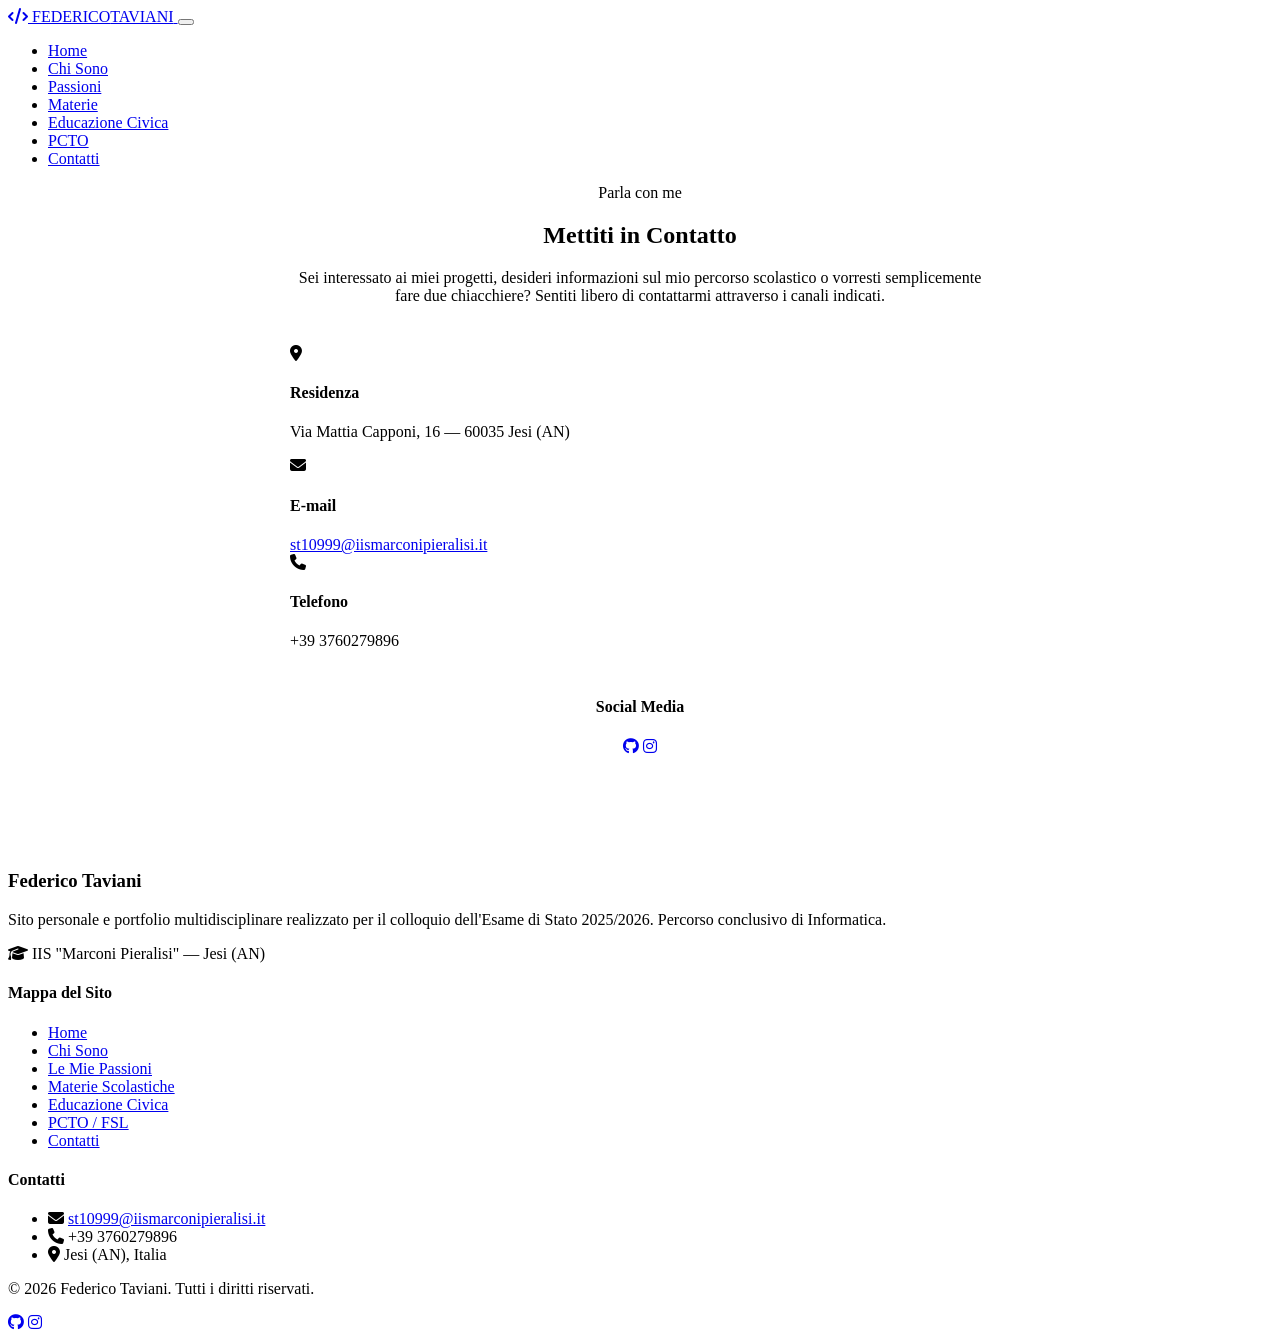
==== contatti.html @ 16aa8e1a "Add files via upload caricamento file del sito dell'anno" ====
<!DOCTYPE html>
<html lang="it">
<head>
  <meta charset="UTF-8">
  <meta name="viewport" content="width=device-width, initial-scale=1.0">
  <title>Contatti — Federico Taviani</title>
  <meta name="description" content="Contatta Federico Taviani, studente dell'IIS Marconi Pieralisi di Jesi. Dati di contatto e social media.">
  
  <!-- SEO Open Graph -->
  <meta property="og:title" content="Contatti — Federico Taviani">
  <meta property="og:description" content="Mettiti in contatto con me. Dati di recapito e profili social GitHub e Instagram.">
  <meta property="og:image" content="immagini/profilo.jpg">
  <meta property="og:type" content="website">

  <!-- Icone Font Awesome -->
  <link rel="stylesheet" href="https://cdnjs.cloudflare.com/ajax/libs/font-awesome/6.4.0/css/all.min.css">
  
  <!-- Foglio di Stile Personalizzato -->
  <link rel="stylesheet" href="css/style.css">
</head>
<body>

  <!-- NAVBAR E TESTATA STICKY -->
  <header class="site-header" id="siteHeader">
    <div class="container nav-container">
      <a href="index.html" class="site-logo" aria-label="Federico Taviani Home">
        <i class="fa-solid fa-code"></i> FEDERICO<span>TAVIANI</span>
      </a>
      
      <button class="hamburger-toggle" aria-label="Apri menu di navigazione" aria-expanded="false" aria-controls="navMenu">
        <span></span>
        <span></span>
        <span></span>
      </button>
      
      <nav class="site-navigation">
        <ul class="nav-menu" id="navMenu">
          <li><a href="index.html#home" class="nav-link">Home</a></li>
          <li><a href="index.html#chi-sono" class="nav-link">Chi Sono</a></li>
          <li><a href="index.html#passioni" class="nav-link">Passioni</a></li>
          <li><a href="materie.html" class="nav-link">Materie</a></li>
          <li><a href="educazione-civica.html" class="nav-link">Educazione Civica</a></li>
          <li><a href="pcto.html" class="nav-link">PCTO</a></li>
          <li><a href="contatti.html" class="nav-link">Contatti</a></li>
        </ul>
      </nav>
    </div>
  </header>

  <main class="container">
    <div style="max-width: 700px; margin: 0 auto; padding-top: calc(var(--header-height) + 4rem); padding-bottom: 6rem;">
      
      <!-- Sezione Informazioni Contatti Centrata e Pulita -->
      <section class="contatti-info-col" style="text-align: center;">
        <div class="contatti-intro">
          <span class="hero-subtitle">Parla con me</span>
          <h1 class="contatti-intro-title">Mettiti in Contatto</h1>
          <p>Sei interessato ai miei progetti, desideri informazioni sul mio percorso scolastico o vorresti semplicemente fare due chiacchiere? Sentiti libero di contattarmi attraverso i canali indicati.</p>
        </div>
        
        <div class="contatti-cards-stack" style="text-align: left; margin-top: 2.5rem;">
          <!-- Indirizzo -->
          <div class="contatto-card">
            <div class="contatto-icon"><i class="fa-solid fa-location-dot"></i></div>
            <div class="contatto-details">
              <h4>Residenza</h4>
              <p>Via Mattia Capponi, 16 — 60035 Jesi (AN)</p>
            </div>
          </div>

          <!-- Email -->
          <div class="contatto-card">
            <div class="contatto-icon"><i class="fa-solid fa-envelope"></i></div>
            <div class="contatto-details">
              <h4>E-mail</h4>
              <a href="mailto:st10999@iismarconipieralisi.it">st10999@iismarconipieralisi.it</a>
            </div>
          </div>

          <!-- Telefono -->
          <div class="contatto-card">
            <div class="contatto-icon"><i class="fa-solid fa-phone"></i></div>
            <div class="contatto-details">
              <h4>Telefono</h4>
              <p>+39 3760279896</p>
            </div>
          </div>
        </div>

        <div class="social-links-block" style="margin-top: 3rem;">
          <h4>Social Media</h4>
          <div class="social-icons-row" style="justify-content: center;">
            <a href="https://github.com/TavianTorbian" target="_blank" class="social-btn" aria-label="Profilo GitHub di Federico"><i class="fa-brands fa-github"></i></a>
            <a href="https://instagram.com/fedeetaviaaa._07" target="_blank" class="social-btn" aria-label="Profilo Instagram di Federico"><i class="fa-brands fa-instagram"></i></a>
          </div>
        </div>
      </section>

    </div>
  </main>

  <!-- FOOTER CONDIVISO -->
  <footer class="site-footer">
    <div class="container footer-grid">
      <div class="footer-col-info">
        <h3>Federico Taviani</h3>
        <p>Sito personale e portfolio multidisciplinare realizzato per il colloquio dell'Esame di Stato 2025/2026. Percorso conclusivo di Informatica.</p>
        <div class="footer-school-badge">
          <i class="fa-solid fa-graduation-cap"></i> IIS "Marconi Pieralisi" — Jesi (AN)
        </div>
      </div>
      
      <div class="footer-col-links">
        <h4>Mappa del Sito</h4>
        <ul class="footer-links-list">
          <li><a href="index.html#home">Home</a></li>
          <li><a href="index.html#chi-sono">Chi Sono</a></li>
          <li><a href="index.html#passioni">Le Mie Passioni</a></li>
          <li><a href="materie.html">Materie Scolastiche</a></li>
          <li><a href="educazione-civica.html">Educazione Civica</a></li>
          <li><a href="pcto.html">PCTO / FSL</a></li>
          <li><a href="contatti.html">Contatti</a></li>
        </ul>
      </div>

      <div class="footer-col-contact">
        <h4>Contatti</h4>
        <ul class="footer-contact-list">
          <li>
            <i class="fa-solid fa-envelope"></i>
            <a href="mailto:st10999@iismarconipieralisi.it">st10999@iismarconipieralisi.it</a>
          </li>
          <li>
            <i class="fa-solid fa-phone"></i>
            <span>+39 3760279896</span>
          </li>
          <li>
            <i class="fa-solid fa-location-dot"></i>
            <span>Jesi (AN), Italia</span>
          </li>
        </ul>
      </div>
    </div>
    
    <div class="container footer-bottom">
      <p class="footer-copy">&copy; 2026 Federico Taviani. Tutti i diritti riservati.</p>
      <div class="footer-socials">
        <a href="https://github.com/TavianTorbian" target="_blank" class="footer-social-btn" aria-label="Profilo GitHub di Federico"><i class="fa-brands fa-github"></i></a>
        <a href="https://instagram.com/fedeetaviaaa._07" target="_blank" class="footer-social-btn" aria-label="Profilo Instagram di Federico"><i class="fa-brands fa-instagram"></i></a>
      </div>
    </div>
  </footer>

  <!-- Script JS -->
  <script src="js/main.js"></script>
</body>
</html>
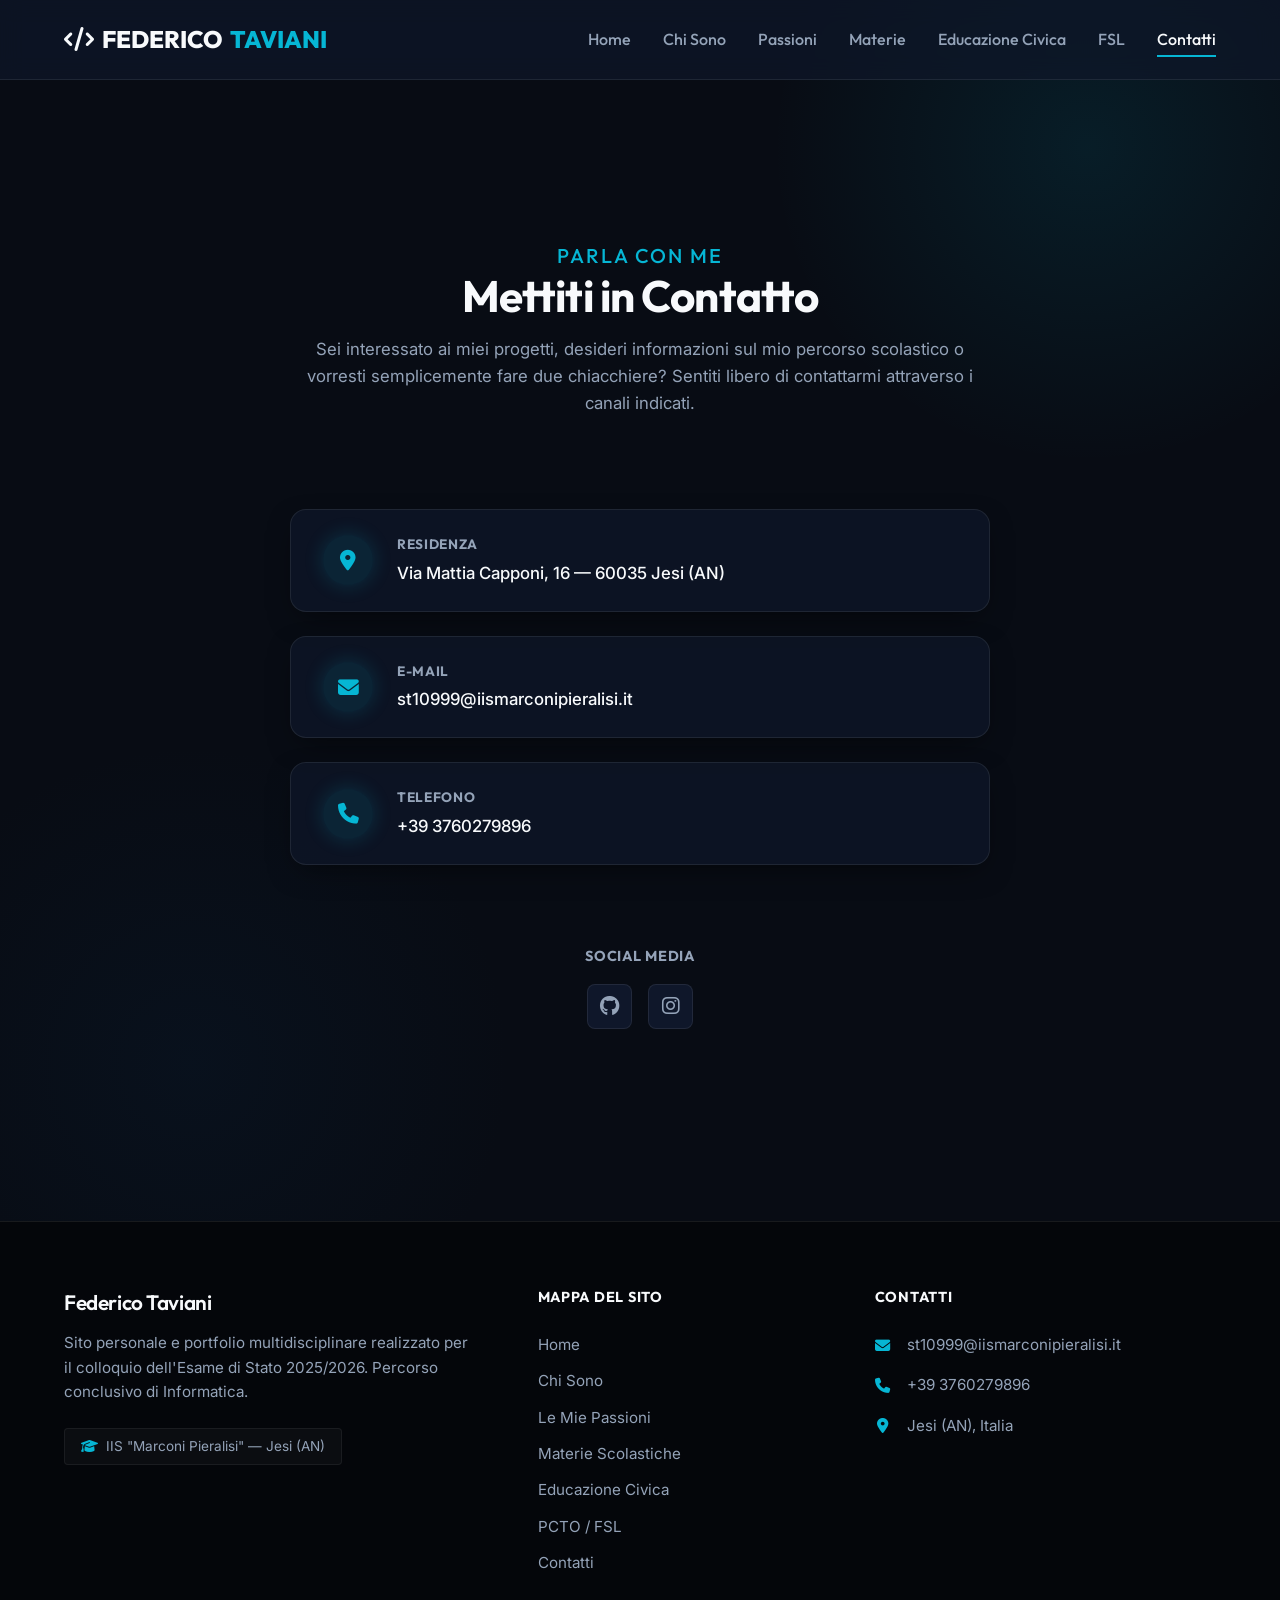
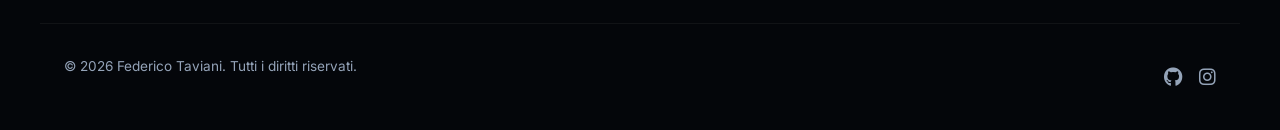
==== commit 4dd3a202: "FSL IN TUTTI" ====
--- a/contatti.html
+++ b/contatti.html
@@ -40,7 +40,7 @@
           <li><a href="index.html#passioni" class="nav-link">Passioni</a></li>
           <li><a href="materie.html" class="nav-link">Materie</a></li>
           <li><a href="educazione-civica.html" class="nav-link">Educazione Civica</a></li>
-          <li><a href="pcto.html" class="nav-link">PCTO</a></li>
+          <li><a href="pcto.html" class="nav-link">FSL</a></li>
           <li><a href="contatti.html" class="nav-link">Contatti</a></li>
         </ul>
       </nav>
--- a/css/style.css
+++ b/css/style.css
@@ -0,0 +1,1941 @@
+/* -------------------------------------------------------------
+   SITO PERSONALE - FEDERICO TAVIANI (5ª CM)
+   IIS "Marconi Pieralisi" Jesi - A.S. 2025/2026
+   Foglio di stile globale (style.css)
+   ------------------------------------------------------------- */
+
+/* IMPORTAZIONE FONT DA GOOGLE FONTS */
+@import url('https://fonts.googleapis.com/css2?family=Inter:wght@300;400;500;600;700&family=Outfit:wght@400;500;600;700;800&display=swap');
+
+/* VARIABILI DESIGN SYSTEM */
+:root {
+  /* Palette Colori */
+  --bg-primary: #080c14;        /* Sfondo principale profondo */
+  --bg-secondary: #0f172a;      /* Sfondo card e blocchi */
+  --bg-tertiary: #1e293b;       /* Bordi e dettagli chiari */
+  --bg-glass: rgba(15, 23, 42, 0.7); /* Background sfocato per navbar/card */
+  --accent: #06b6d4;            /* Cyber Cyan principale */
+  --accent-rgb: 6, 182, 212;
+  --accent-hover: #0891b2;      /* Cyan hover */
+  --text-primary: #f8fafc;      /* Bianco ghiaccio per testi principali */
+  --text-secondary: #94a3b8;    /* Grigio azzurrato per testi secondari */
+  
+  /* Categoria Colori Aree Materie */
+  --area-tech: #0ea5e9;         /* Azzurro scientifico-tecnico */
+  --area-human: #a855f7;        /* Viola umanistico */
+  --area-other: #10b981;        /* Verde altro (scienze motorie) */
+
+  /* Tipografia */
+  --font-title: 'Outfit', -apple-system, BlinkMacSystemFont, "Segoe UI", Roboto, sans-serif;
+  --font-body: 'Inter', -apple-system, BlinkMacSystemFont, "Segoe UI", Roboto, sans-serif;
+  
+  /* Spaziature e Dimensioni */
+  --header-height: 80px;
+  --container-max-width: 1200px;
+  --border-radius-sm: 8px;
+  --border-radius-md: 16px;
+  --border-radius-lg: 24px;
+  --transition-fast: 0.2s cubic-bezier(0.4, 0, 0.2, 1);
+  --transition-normal: 0.3s cubic-bezier(0.4, 0, 0.2, 1);
+  --transition-slow: 0.5s cubic-bezier(0.4, 0, 0.2, 1);
+  
+  /* Ombre e Effetti */
+  --box-shadow: 0 10px 30px -10px rgba(0, 0, 0, 0.6);
+  --glow-shadow: 0 0 20px rgba(6, 182, 212, 0.2);
+  --border-glass: 1px solid rgba(255, 255, 255, 0.08);
+}
+
+/* RESET E REGOLE BASE */
+*, *::before, *::after {
+  box-sizing: border-box;
+  margin: 0;
+  padding: 0;
+}
+
+html {
+  scroll-behavior: smooth;
+  font-size: 16px;
+}
+
+body {
+  background-color: var(--bg-primary);
+  color: var(--text-primary);
+  font-family: var(--font-body);
+  line-height: 1.6;
+  overflow-x: hidden;
+  position: relative;
+  -webkit-font-smoothing: antialiased;
+}
+
+/* Sfondi decorativi radiali (Aura Glows) */
+body::before {
+  content: '';
+  position: absolute;
+  top: -10%;
+  right: -10%;
+  width: 50vw;
+  height: 50vw;
+  background: radial-gradient(circle, rgba(6, 182, 212, 0.1) 0%, rgba(0, 0, 0, 0) 70%);
+  z-index: -1;
+  pointer-events: none;
+}
+
+body::after {
+  content: '';
+  position: absolute;
+  bottom: 20%;
+  left: -10%;
+  width: 50vw;
+  height: 50vw;
+  background: radial-gradient(circle, rgba(10, 37, 64, 0.2) 0%, rgba(0, 0, 0, 0) 70%);
+  z-index: -1;
+  pointer-events: none;
+}
+
+/* TIPOGRAFIA */
+h1, h2, h3, h4 {
+  font-family: var(--font-title);
+  font-weight: 700;
+  letter-spacing: -0.02em;
+  color: var(--text-primary);
+}
+
+h1 {
+  font-size: 3rem;
+  line-height: 1.1;
+}
+
+h2 {
+  font-size: 2.25rem;
+  margin-bottom: 1.5rem;
+  position: relative;
+  display: inline-block;
+}
+
+h2::after {
+  content: '';
+  display: block;
+  width: 60px;
+  height: 4px;
+  background-color: var(--accent);
+  margin-top: 0.5rem;
+  border-radius: 2px;
+}
+
+h3 {
+  font-size: 1.5rem;
+  font-weight: 600;
+  margin-bottom: 1rem;
+}
+
+p {
+  color: var(--text-secondary);
+  font-size: 1.05rem;
+  margin-bottom: 1.25rem;
+}
+
+a {
+  color: var(--accent);
+  text-decoration: none;
+  transition: var(--transition-fast);
+}
+
+a:hover {
+  color: var(--text-primary);
+}
+
+img {
+  max-width: 100%;
+  height: auto;
+  display: block;
+  border-radius: var(--border-radius-md);
+  object-fit: cover;
+}
+
+/* STRUTTURA LAYOUT */
+.container {
+  width: 100%;
+  max-width: var(--container-max-width);
+  margin: 0 auto;
+  padding: 0 1.5rem;
+}
+
+section {
+  padding: 6rem 0;
+  position: relative;
+}
+
+/* HEADER & NAVBAR STICKY */
+.site-header {
+  position: fixed;
+  top: 0;
+  left: 0;
+  width: 100%;
+  height: var(--header-height);
+  background-color: var(--bg-glass);
+  backdrop-filter: blur(12px);
+  -webkit-backdrop-filter: blur(12px);
+  border-bottom: var(--border-glass);
+  z-index: 1000;
+  transition: var(--transition-normal);
+}
+
+.site-header.scrolled {
+  height: 70px;
+  background-color: rgba(8, 12, 20, 0.9);
+  box-shadow: var(--box-shadow);
+}
+
+.nav-container {
+  display: flex;
+  justify-content: space-between;
+  align-items: center;
+  height: 100%;
+}
+
+.site-logo {
+  font-family: var(--font-title);
+  font-weight: 800;
+  font-size: 1.5rem;
+  color: var(--text-primary);
+  display: flex;
+  align-items: center;
+  gap: 0.5rem;
+}
+
+.site-logo span {
+  color: var(--accent);
+}
+
+.nav-menu {
+  display: flex;
+  list-style: none;
+  gap: 2rem;
+  align-items: center;
+}
+
+.nav-link {
+  font-family: var(--font-title);
+  font-weight: 500;
+  font-size: 1rem;
+  color: var(--text-secondary);
+  position: relative;
+  padding: 0.5rem 0;
+}
+
+.nav-link::after {
+  content: '';
+  position: absolute;
+  bottom: 0;
+  left: 0;
+  width: 0;
+  height: 2px;
+  background-color: var(--accent);
+  transition: var(--transition-fast);
+}
+
+.nav-link:hover, .nav-link.active {
+  color: var(--text-primary);
+}
+
+.nav-link:hover::after, .nav-link.active::after {
+  width: 100%;
+}
+
+/* Menu Mobile Toggle (Hamburger) */
+.hamburger-toggle {
+  display: none;
+  background: none;
+  border: none;
+  cursor: pointer;
+  width: 30px;
+  height: 24px;
+  position: relative;
+  z-index: 1100;
+}
+
+.hamburger-toggle span {
+  display: block;
+  position: absolute;
+  height: 3px;
+  width: 100%;
+  background: var(--text-primary);
+  border-radius: 9px;
+  opacity: 1;
+  left: 0;
+  transform: rotate(0deg);
+  transition: .25s ease-in-out;
+}
+
+.hamburger-toggle span:nth-child(1) { top: 0px; }
+.hamburger-toggle span:nth-child(2) { top: 10px; }
+.hamburger-toggle span:nth-child(3) { top: 20px; }
+
+.hamburger-toggle.open span:nth-child(1) {
+  top: 10px;
+  transform: rotate(135deg);
+}
+
+.hamburger-toggle.open span:nth-child(2) {
+  opacity: 0;
+  left: -60px;
+}
+
+.hamburger-toggle.open span:nth-child(3) {
+  top: 10px;
+  transform: rotate(-135deg);
+}
+
+/* PULSANTI E CTA */
+.btn {
+  display: inline-flex;
+  align-items: center;
+  justify-content: center;
+  gap: 0.75rem;
+  padding: 0.8rem 1.8rem;
+  border-radius: var(--border-radius-sm);
+  font-family: var(--font-title);
+  font-weight: 600;
+  font-size: 1rem;
+  cursor: pointer;
+  transition: var(--transition-normal);
+  border: none;
+}
+
+.btn-primary {
+  background-color: var(--accent);
+  color: var(--bg-primary);
+  box-shadow: var(--glow-shadow);
+}
+
+.btn-primary:hover {
+  background-color: var(--accent-hover);
+  color: var(--bg-primary);
+  transform: translateY(-2px);
+  box-shadow: 0 0 30px rgba(6, 182, 212, 0.4);
+}
+
+.btn-secondary {
+  background-color: transparent;
+  color: var(--text-primary);
+  border: 1px solid var(--border-color);
+  backdrop-filter: blur(4px);
+}
+
+.btn-secondary:hover {
+  background-color: rgba(255, 255, 255, 0.05);
+  border-color: var(--accent);
+  transform: translateY(-2px);
+}
+
+.btn-group {
+  display: flex;
+  gap: 1rem;
+  flex-wrap: wrap;
+}
+
+/* -------------------------------------------------------------
+   PAGINA INDEX: HERO SECTION
+   ------------------------------------------------------------- */
+.hero-section {
+  min-height: 100vh;
+  display: flex;
+  align-items: center;
+  padding-top: calc(var(--header-height) + 2rem);
+  background: radial-gradient(circle at 10% 20%, rgba(6, 182, 212, 0.05) 0%, rgba(0,0,0,0) 50%);
+}
+
+.hero-grid {
+  display: grid;
+  grid-template-columns: 1.2fr 0.8fr;
+  gap: 4rem;
+  align-items: center;
+}
+
+.hero-content {
+  display: flex;
+  flex-direction: column;
+}
+
+.hero-subtitle {
+  font-size: 1.25rem;
+  color: var(--accent);
+  font-weight: 500;
+  margin-bottom: 1rem;
+  text-transform: uppercase;
+  letter-spacing: 0.1em;
+  font-family: var(--font-title);
+}
+
+.hero-welcome {
+  font-size: 1.25rem;
+  color: var(--text-secondary);
+  margin-top: 1.5rem;
+  margin-bottom: 2.5rem;
+  border-left: 3px solid var(--accent);
+  padding-left: 1rem;
+}
+
+.hero-image-container {
+  position: relative;
+  display: flex;
+  justify-content: center;
+  align-items: center;
+}
+
+.hero-image-wrapper {
+  position: relative;
+  width: 100%;
+  max-width: 380px;
+  aspect-ratio: 1;
+  border-radius: var(--border-radius-lg);
+  padding: 10px;
+  background: linear-gradient(135deg, rgba(6, 182, 212, 0.5), rgba(15, 23, 42, 0.2));
+  box-shadow: var(--box-shadow);
+  overflow: hidden;
+}
+
+.hero-image-wrapper::after {
+  content: '';
+  position: absolute;
+  inset: 1px;
+  background: var(--bg-primary);
+  border-radius: calc(var(--border-radius-lg) - 1px);
+  z-index: 1;
+}
+
+.hero-image {
+  width: 100%;
+  height: 100%;
+  border-radius: calc(var(--border-radius-lg) - 10px);
+  position: relative;
+  z-index: 2;
+  transition: var(--transition-slow);
+}
+
+.hero-image-wrapper:hover .hero-image {
+  transform: scale(1.05);
+}
+
+/* -------------------------------------------------------------
+   PAGINA INDEX: CHI SONO SECTION
+   ------------------------------------------------------------- */
+.chi-sono-section {
+  background-color: rgba(15, 23, 42, 0.2);
+  border-top: var(--border-glass);
+  border-bottom: var(--border-glass);
+}
+
+.chi-sono-grid {
+  display: grid;
+  grid-template-columns: 0.9fr 1.1fr;
+  gap: 4rem;
+  align-items: start;
+}
+
+.profile-card {
+  background: var(--bg-glass);
+  border: var(--border-glass);
+  border-radius: var(--border-radius-md);
+  padding: 2.5rem;
+  box-shadow: var(--box-shadow);
+  backdrop-filter: blur(8px);
+}
+
+.profile-card-header {
+  text-align: center;
+  margin-bottom: 2rem;
+}
+
+.profile-card-avatar {
+  width: 100px;
+  height: 100px;
+  border-radius: 50%;
+  margin: 0 auto 1rem;
+  border: 3px solid var(--accent);
+  box-shadow: var(--glow-shadow);
+}
+
+.profile-info-grid {
+  display: flex;
+  flex-direction: column;
+  gap: 1.25rem;
+}
+
+.info-item {
+  display: flex;
+  align-items: center;
+  gap: 1.25rem;
+  border-bottom: 1px solid rgba(255, 255, 255, 0.05);
+  padding-bottom: 0.75rem;
+}
+
+.info-item:last-child {
+  border-bottom: none;
+  padding-bottom: 0;
+}
+
+.info-icon {
+  width: 40px;
+  height: 40px;
+  background-color: rgba(6, 182, 212, 0.1);
+  color: var(--accent);
+  border-radius: var(--border-radius-sm);
+  display: flex;
+  align-items: center;
+  justify-content: center;
+  font-size: 1.1rem;
+  flex-shrink: 0;
+}
+
+.info-label {
+  font-size: 0.85rem;
+  color: var(--text-secondary);
+  text-transform: uppercase;
+  letter-spacing: 0.05em;
+  font-weight: 600;
+}
+
+.info-value {
+  font-size: 1.05rem;
+  font-weight: 500;
+  color: var(--text-primary);
+}
+
+/* Dettagli Chi Sono */
+.chi-sono-details {
+  display: flex;
+  flex-direction: column;
+  gap: 2.5rem;
+}
+
+.details-block {
+  position: relative;
+}
+
+.details-block h3 {
+  display: flex;
+  align-items: center;
+  gap: 0.75rem;
+  color: var(--text-primary);
+  border-bottom: 1px solid var(--border-color);
+  padding-bottom: 0.5rem;
+  margin-bottom: 1rem;
+}
+
+.details-block h3 i {
+  color: var(--accent);
+}
+
+/* Sguardo al Futuro Callout */
+.future-callout {
+  background: linear-gradient(135deg, rgba(6, 182, 212, 0.15) 0%, rgba(15, 23, 42, 0) 100%);
+  border: 1px solid rgba(6, 182, 212, 0.25);
+  border-radius: var(--border-radius-md);
+  padding: 2rem;
+  position: relative;
+}
+
+.future-callout::before {
+  content: '"';
+  position: absolute;
+  top: 10px;
+  left: 20px;
+  font-size: 6rem;
+  font-family: var(--font-title);
+  color: rgba(6, 182, 212, 0.1);
+  line-height: 1;
+}
+
+/* -------------------------------------------------------------
+   PAGINA INDEX: PASSIONI SECTION
+   ------------------------------------------------------------- */
+.passioni-intro {
+  max-width: 800px;
+  margin-bottom: 4rem;
+  font-size: 1.2rem;
+  line-height: 1.7;
+}
+
+.passioni-grid {
+  display: grid;
+  grid-template-columns: repeat(3, 1fr);
+  gap: 2rem;
+}
+
+.passione-card {
+  background: var(--bg-glass);
+  border: var(--border-glass);
+  border-radius: var(--border-radius-md);
+  overflow: hidden;
+  box-shadow: var(--box-shadow);
+  transition: var(--transition-normal);
+  display: flex;
+  flex-direction: column;
+}
+
+.passione-card:hover {
+  transform: translateY(-8px);
+  border-color: var(--accent);
+  box-shadow: 0 20px 40px -15px rgba(0, 0, 0, 0.7);
+}
+
+.passione-img-wrapper {
+  position: relative;
+  height: 220px;
+  overflow: hidden;
+}
+
+.passione-img {
+  width: 100%;
+  height: 100%;
+  object-fit: cover;
+  transition: var(--transition-slow);
+}
+
+.passione-card:hover .passione-img {
+  transform: scale(1.08);
+}
+
+.passione-badge {
+  position: absolute;
+  top: 1rem;
+  left: 1rem;
+  background-color: var(--bg-glass);
+  color: var(--accent);
+  border: var(--border-glass);
+  backdrop-filter: blur(8px);
+  -webkit-backdrop-filter: blur(8px);
+  padding: 0.4rem 1rem;
+  border-radius: var(--border-radius-sm);
+  font-size: 0.8rem;
+  font-weight: 600;
+  text-transform: uppercase;
+  letter-spacing: 0.05em;
+  display: flex;
+  align-items: center;
+  gap: 0.5rem;
+}
+
+.passione-content {
+  padding: 2rem;
+  display: flex;
+  flex-direction: column;
+  flex-grow: 1;
+}
+
+.passione-content p {
+  font-size: 0.95rem;
+  margin-bottom: 0;
+  flex-grow: 1;
+}
+
+/* Dettagli specifici delle passioni (Artisti / Mete) */
+.music-artists, .travel-destinations {
+  margin-top: 1.5rem;
+  padding-top: 1.25rem;
+  border-top: 1px solid rgba(255, 255, 255, 0.05);
+}
+
+.music-artists h4, .travel-destinations h4 {
+  font-size: 0.85rem;
+  color: var(--text-secondary);
+  text-transform: uppercase;
+  margin-bottom: 0.75rem;
+  letter-spacing: 0.05em;
+}
+
+.artist-badges, .travel-badges {
+  display: flex;
+  flex-wrap: wrap;
+  gap: 0.5rem;
+}
+
+.badge-tag {
+  background-color: rgba(6, 182, 212, 0.08);
+  color: var(--text-primary);
+  border: 1px solid rgba(6, 182, 212, 0.15);
+  font-size: 0.8rem;
+  padding: 0.25rem 0.6rem;
+  border-radius: var(--border-radius-sm);
+  transition: var(--transition-fast);
+}
+
+.badge-tag:hover {
+  background-color: rgba(6, 182, 212, 0.2);
+  border-color: var(--accent);
+}
+
+/* -------------------------------------------------------------
+   PAGINA MATERIE: AREA SECTIONS & GRID
+   ------------------------------------------------------------- */
+.materie-page-header {
+  padding: 8rem 0 3rem;
+  text-align: center;
+}
+
+.materie-intro-text {
+  max-width: 700px;
+  margin: 0 auto;
+  font-size: 1.15rem;
+}
+
+.area-section {
+  padding: 4rem 0;
+}
+
+.area-section:nth-of-type(even) {
+  background-color: rgba(15, 23, 42, 0.2);
+  border-top: var(--border-glass);
+  border-bottom: var(--border-glass);
+}
+
+.area-header {
+  margin-bottom: 3rem;
+  display: flex;
+  align-items: center;
+  gap: 1rem;
+}
+
+.area-badge {
+  padding: 0.4rem 1.2rem;
+  border-radius: 50px;
+  font-family: var(--font-title);
+  font-weight: 700;
+  font-size: 0.85rem;
+  text-transform: uppercase;
+  letter-spacing: 0.05em;
+  color: #fff;
+}
+
+.area-badge.scientific { background-color: var(--area-tech); }
+.area-badge.humanities { background-color: var(--area-human); }
+.area-badge.other { background-color: var(--area-other); }
+
+.materie-grid {
+  display: grid;
+  grid-template-columns: repeat(3, 1fr);
+  gap: 2.5rem;
+}
+
+.materia-card {
+  background: var(--bg-glass);
+  border: var(--border-glass);
+  border-radius: var(--border-radius-md);
+  overflow: hidden;
+  box-shadow: var(--box-shadow);
+  transition: var(--transition-normal);
+  display: flex;
+  flex-direction: column;
+  height: 100%;
+}
+
+.materia-card:hover {
+  transform: translateY(-8px);
+  box-shadow: 0 20px 40px -15px rgba(0, 0, 0, 0.8);
+}
+
+/* Modifiche ai bordi delle card in base all'area per dare personalità */
+.materia-card.tech:hover { border-color: var(--area-tech); }
+.materia-card.human:hover { border-color: var(--area-human); }
+.materia-card.oth:hover { border-color: var(--area-other); }
+
+.materia-img-wrapper {
+  position: relative;
+  height: 180px;
+  overflow: hidden;
+}
+
+.materia-img {
+  width: 100%;
+  height: 100%;
+  object-fit: cover;
+  transition: var(--transition-slow);
+}
+
+.materia-card:hover .materia-img {
+  transform: scale(1.06);
+}
+
+.materia-card-icon {
+  position: absolute;
+  bottom: -20px;
+  right: 20px;
+  width: 50px;
+  height: 50px;
+  border-radius: 50%;
+  display: flex;
+  align-items: center;
+  justify-content: center;
+  font-size: 1.25rem;
+  color: #fff;
+  box-shadow: var(--box-shadow);
+  border: 2px solid var(--bg-primary);
+  z-index: 10;
+}
+
+.materia-card.tech .materia-card-icon { background-color: var(--area-tech); }
+.materia-card.human .materia-card-icon { background-color: var(--area-human); }
+.materia-card.oth .materia-card-icon { background-color: var(--area-other); }
+
+.materia-card-content {
+  padding: 2rem;
+  display: flex;
+  flex-direction: column;
+  flex-grow: 1;
+}
+
+.materia-card-content h3 {
+  font-size: 1.3rem;
+  margin-bottom: 0.75rem;
+}
+
+.materia-card-content p {
+  font-size: 0.95rem;
+  margin-bottom: 1.5rem;
+  flex-grow: 1;
+}
+
+.materia-card-link {
+  font-family: var(--font-title);
+  font-weight: 600;
+  font-size: 0.9rem;
+  display: inline-flex;
+  align-items: center;
+  gap: 0.5rem;
+}
+
+.materia-card.tech .materia-card-link { color: var(--area-tech); }
+.materia-card.human .materia-card-link { color: var(--area-human); }
+.materia-card.oth .materia-card-link { color: var(--area-other); }
+
+.materia-card-link i {
+  transition: var(--transition-fast);
+}
+
+.materia-card:hover .materia-card-link i {
+  transform: translateX(5px);
+}
+
+/* -------------------------------------------------------------
+   PAGINE SINGOLA MATERIA
+   ------------------------------------------------------------- */
+.materia-detail-header {
+  padding-top: calc(var(--header-height) + 4rem);
+  padding-bottom: 4rem;
+  position: relative;
+}
+
+.btn-back {
+  display: inline-flex;
+  align-items: center;
+  gap: 0.5rem;
+  color: var(--text-secondary);
+  font-family: var(--font-title);
+  font-weight: 500;
+  margin-bottom: 2rem;
+  font-size: 0.95rem;
+  transition: var(--transition-fast);
+}
+
+.btn-back:hover {
+  color: var(--accent);
+  transform: translateX(-4px);
+}
+
+.materia-header-grid {
+  display: grid;
+  grid-template-columns: 1.1fr 0.9fr;
+  gap: 4rem;
+  align-items: center;
+}
+
+.materia-tag-label {
+  display: inline-block;
+  padding: 0.3rem 0.9rem;
+  border-radius: 50px;
+  font-size: 0.8rem;
+  font-weight: 700;
+  text-transform: uppercase;
+  letter-spacing: 0.05em;
+  margin-bottom: 1.25rem;
+  color: #fff;
+}
+
+.materia-tag-label.tech { background-color: var(--area-tech); }
+.materia-tag-label.human { background-color: var(--area-human); }
+.materia-tag-label.other { background-color: var(--area-other); }
+
+.materia-detail-title {
+  font-size: 2.75rem;
+  margin-bottom: 1.5rem;
+}
+
+.materia-header-img-wrapper {
+  position: relative;
+  border-radius: var(--border-radius-md);
+  overflow: hidden;
+  box-shadow: var(--box-shadow);
+  border: var(--border-glass);
+}
+
+.materia-content-body {
+  padding-bottom: 6rem;
+}
+
+.materia-content-grid {
+  display: grid;
+  grid-template-columns: 1.1fr 0.9fr;
+  gap: 4rem;
+  align-items: start;
+}
+
+.materia-descr-card {
+  background: var(--bg-glass);
+  border: var(--border-glass);
+  border-radius: var(--border-radius-md);
+  padding: 2.5rem;
+  box-shadow: var(--box-shadow);
+}
+
+.materia-descr-card p {
+  font-size: 1.1rem;
+  line-height: 1.8;
+  margin-bottom: 0;
+  color: var(--text-primary);
+}
+
+.materia-program-card {
+  background: var(--bg-glass);
+  border: var(--border-glass);
+  border-radius: var(--border-radius-md);
+  padding: 2.5rem;
+  box-shadow: var(--box-shadow);
+}
+
+.materia-program-card h3 {
+  border-bottom: 1px solid var(--border-color);
+  padding-bottom: 0.75rem;
+  margin-bottom: 1.5rem;
+}
+
+.program-list {
+  list-style: none;
+  display: flex;
+  flex-direction: column;
+  gap: 1.25rem;
+}
+
+.program-item {
+  display: flex;
+  align-items: flex-start;
+  gap: 1rem;
+  font-size: 1rem;
+  color: var(--text-secondary);
+}
+
+.program-item i {
+  color: var(--accent);
+  margin-top: 0.35rem;
+  flex-shrink: 0;
+  font-size: 0.9rem;
+}
+
+.program-item.tech i { color: var(--area-tech); }
+.program-item.human i { color: var(--area-human); }
+.program-item.other i { color: var(--area-other); }
+
+.program-item span {
+  line-height: 1.4;
+}
+
+/* -------------------------------------------------------------
+   PAGINA EDUCAZIONE CIVICA
+   ------------------------------------------------------------- */
+.ed-civica-header {
+  padding: 8rem 0 3rem;
+  text-align: center;
+}
+
+.ed-civica-subtitle {
+  color: var(--accent);
+  font-family: var(--font-title);
+  font-size: 1.1rem;
+  text-transform: uppercase;
+  letter-spacing: 0.1em;
+  font-weight: 600;
+  margin-bottom: 0.5rem;
+}
+
+.ed-civica-intro {
+  margin: 4rem 0;
+}
+
+.ed-civica-intro-grid {
+  display: grid;
+  grid-template-columns: 1.1fr 0.9fr;
+  gap: 4rem;
+  align-items: center;
+}
+
+.ed-civica-intro-text p {
+  font-size: 1.15rem;
+  line-height: 1.75;
+}
+
+/* Sezioni Percorso */
+.ed-civica-section {
+  padding: 5rem 0;
+  border-top: var(--border-glass);
+}
+
+.ed-civica-section:nth-of-type(even) {
+  background-color: rgba(15, 23, 42, 0.15);
+}
+
+.ed-civica-grid {
+  display: grid;
+  grid-template-columns: 1fr 1fr;
+  gap: 4rem;
+  align-items: center;
+}
+
+.ed-civica-grid.reverse {
+  grid-template-columns: 1fr 1fr;
+}
+
+.ed-civica-grid.reverse .ed-civica-img-col {
+  order: -1;
+}
+
+.ed-civica-text-col h3 {
+  font-size: 1.8rem;
+  margin-bottom: 1.5rem;
+  display: flex;
+  align-items: center;
+  gap: 0.75rem;
+}
+
+.ed-civica-text-col h3 i {
+  color: var(--accent);
+}
+
+.ed-civica-text-col p {
+  font-size: 1.05rem;
+  line-height: 1.7;
+}
+
+.ed-civica-img-col {
+  border-radius: var(--border-radius-md);
+  overflow: hidden;
+  box-shadow: var(--box-shadow);
+  border: var(--border-glass);
+}
+
+.ed-civica-fullwidth {
+  padding: 5rem 0;
+  border-top: var(--border-glass);
+  background: linear-gradient(180deg, rgba(8, 12, 20, 0) 0%, rgba(15, 23, 42, 0.3) 100%);
+}
+
+.ed-civica-fullwidth-content {
+  max-width: 800px;
+  margin: 0 auto;
+}
+
+.ed-civica-fullwidth-content h3 {
+  font-size: 1.8rem;
+  text-align: center;
+  margin-bottom: 2rem;
+  display: flex;
+  align-items: center;
+  justify-content: center;
+  gap: 0.75rem;
+}
+
+.ed-civica-fullwidth-content h3 i {
+  color: var(--accent);
+}
+
+.ed-civica-fullwidth-content p {
+  font-size: 1.1rem;
+  line-height: 1.75;
+}
+
+/* -------------------------------------------------------------
+   PAGINA PCTO (FORMAZIONE SCUOLA LAVORO)
+   ------------------------------------------------------------- */
+.pcto-header-grid {
+  display: grid;
+  grid-template-columns: 1.1fr 0.9fr;
+  gap: 4rem;
+  align-items: center;
+  padding: 8rem 0 4rem;
+}
+
+.pcto-header-text h1 {
+  font-size: 2.75rem;
+  margin-bottom: 1rem;
+}
+
+.pcto-badge-azienda {
+  display: inline-flex;
+  align-items: center;
+  gap: 0.5rem;
+  padding: 0.5rem 1.2rem;
+  background-color: rgba(6, 182, 212, 0.1);
+  color: var(--accent);
+  border: 1px solid rgba(6, 182, 212, 0.2);
+  border-radius: 50px;
+  font-family: var(--font-title);
+  font-weight: 600;
+  font-size: 1.05rem;
+  margin-bottom: 1.5rem;
+}
+
+.pcto-meta-grid {
+  display: grid;
+  grid-template-columns: repeat(3, 1fr);
+  gap: 1.5rem;
+  margin-top: 2.5rem;
+}
+
+.pcto-meta-item {
+  background: var(--bg-glass);
+  border: var(--border-glass);
+  border-radius: var(--border-radius-sm);
+  padding: 1.25rem;
+  text-align: center;
+}
+
+.pcto-meta-item i {
+  font-size: 1.5rem;
+  color: var(--accent);
+  margin-bottom: 0.5rem;
+}
+
+.pcto-meta-label {
+  font-size: 0.8rem;
+  color: var(--text-secondary);
+  text-transform: uppercase;
+  font-weight: 600;
+  margin-bottom: 0.25rem;
+}
+
+.pcto-meta-value {
+  font-size: 1rem;
+  font-weight: 500;
+  color: var(--text-primary);
+}
+
+.pcto-header-img {
+  border-radius: var(--border-radius-md);
+  overflow: hidden;
+  box-shadow: var(--box-shadow);
+  border: var(--border-glass);
+}
+
+/* Timeline delle Settimane */
+.pcto-timeline-section {
+  background-color: rgba(15, 23, 42, 0.15);
+  border-top: var(--border-glass);
+  border-bottom: var(--border-glass);
+  padding: 6rem 0;
+}
+
+.timeline-title {
+  text-align: center;
+  margin-bottom: 4rem;
+}
+
+.timeline-container {
+  position: relative;
+  max-width: 900px;
+  margin: 0 auto;
+}
+
+/* Asse centrale */
+.timeline-container::before {
+  content: '';
+  position: absolute;
+  top: 0;
+  bottom: 0;
+  left: 50%;
+  width: 2px;
+  background-color: var(--border-color);
+  transform: translateX(-50%);
+}
+
+.timeline-item {
+  position: relative;
+  width: 50%;
+  padding: 2rem 3rem;
+  margin-bottom: 2rem;
+}
+
+.timeline-item:last-child {
+  margin-bottom: 0;
+}
+
+.timeline-item.left {
+  left: 0;
+  text-align: right;
+}
+
+.timeline-item.right {
+  left: 50%;
+  text-align: left;
+}
+
+/* Pulsante indicatore settimana (nodo) */
+.timeline-dot {
+  position: absolute;
+  top: 2.5rem;
+  width: 20px;
+  height: 20px;
+  border-radius: 50%;
+  background-color: var(--bg-primary);
+  border: 4px solid var(--accent);
+  box-shadow: var(--glow-shadow);
+  z-index: 5;
+}
+
+.timeline-item.left .timeline-dot {
+  right: -10px;
+}
+
+.timeline-item.right .timeline-dot {
+  left: -10px;
+}
+
+.timeline-card {
+  background: var(--bg-glass);
+  border: var(--border-glass);
+  border-radius: var(--border-radius-md);
+  padding: 2rem;
+  box-shadow: var(--box-shadow);
+  transition: var(--transition-normal);
+}
+
+.timeline-card:hover {
+  border-color: var(--accent);
+  transform: translateY(-4px);
+}
+
+.timeline-week-badge {
+  display: inline-block;
+  padding: 0.25rem 0.75rem;
+  background-color: rgba(6, 182, 212, 0.1);
+  color: var(--accent);
+  border-radius: 4px;
+  font-family: var(--font-title);
+  font-weight: 700;
+  font-size: 0.8rem;
+  text-transform: uppercase;
+  margin-bottom: 1rem;
+}
+
+.timeline-card h3 {
+  font-size: 1.35rem;
+  margin-bottom: 1rem;
+}
+
+.timeline-card p {
+  font-size: 0.95rem;
+  line-height: 1.6;
+  margin-bottom: 0;
+}
+
+/* Sezione Riflessioni e Competenze */
+.pcto-reflection-section {
+  padding: 6rem 0;
+}
+
+.pcto-reflection-grid {
+  display: grid;
+  grid-template-columns: 1fr 1fr;
+  gap: 4rem;
+  align-items: start;
+}
+
+.skills-card {
+  background: var(--bg-glass);
+  border: var(--border-glass);
+  border-radius: var(--border-radius-md);
+  padding: 2.5rem;
+  box-shadow: var(--box-shadow);
+}
+
+.skills-card h3 {
+  border-bottom: 1px solid var(--border-color);
+  padding-bottom: 0.75rem;
+  margin-bottom: 2rem;
+  display: flex;
+  align-items: center;
+  gap: 0.75rem;
+}
+
+.skills-card h3 i {
+  color: var(--accent);
+}
+
+.skills-group {
+  margin-bottom: 2rem;
+}
+
+.skills-group:last-child {
+  margin-bottom: 0;
+}
+
+.skills-group h4 {
+  font-size: 0.9rem;
+  color: var(--text-secondary);
+  text-transform: uppercase;
+  letter-spacing: 0.05em;
+  margin-bottom: 1rem;
+}
+
+.skills-badges-list {
+  display: flex;
+  flex-wrap: wrap;
+  gap: 0.75rem;
+}
+
+.skill-tag {
+  background-color: rgba(6, 182, 212, 0.05);
+  border: 1px solid rgba(6, 182, 212, 0.15);
+  color: var(--text-primary);
+  padding: 0.4rem 1rem;
+  border-radius: var(--border-radius-sm);
+  font-size: 0.9rem;
+  font-weight: 500;
+  display: flex;
+  align-items: center;
+  gap: 0.5rem;
+  transition: var(--transition-fast);
+}
+
+.skill-tag:hover {
+  background-color: rgba(6, 182, 212, 0.15);
+  border-color: var(--accent);
+}
+
+.skill-tag i {
+  color: var(--accent);
+}
+
+.pcto-reflection-text h3 {
+  border-bottom: 1px solid var(--border-color);
+  padding-bottom: 0.75rem;
+  margin-bottom: 1.5rem;
+  display: flex;
+  align-items: center;
+  gap: 0.75rem;
+}
+
+.pcto-reflection-text h3 i {
+  color: var(--accent);
+}
+
+.pcto-reflection-text p {
+  font-size: 1.05rem;
+  line-height: 1.75;
+  margin-bottom: 1.5rem;
+}
+
+.pcto-reflection-text p:last-child {
+  margin-bottom: 0;
+}
+
+/* Galleria immagini PCTO */
+.pcto-gallery {
+  margin-top: 3rem;
+  display: grid;
+  grid-template-columns: 1fr 1fr;
+  gap: 2rem;
+}
+
+.pcto-gallery-item {
+  border-radius: var(--border-radius-md);
+  overflow: hidden;
+  box-shadow: var(--box-shadow);
+  border: var(--border-glass);
+}
+
+.pcto-gallery-item img {
+  width: 100%;
+  height: 250px;
+  object-fit: cover;
+  transition: var(--transition-slow);
+}
+
+.pcto-gallery-item:hover img {
+  transform: scale(1.05);
+}
+
+/* -------------------------------------------------------------
+   PAGINA CONTATTI
+   ------------------------------------------------------------- */
+.contatti-grid {
+  display: grid;
+  grid-template-columns: 0.9fr 1.1fr;
+  gap: 4rem;
+  align-items: start;
+  padding-top: calc(var(--header-height) + 4rem);
+  padding-bottom: 6rem;
+}
+
+.contatti-info-col {
+  display: flex;
+  flex-direction: column;
+  gap: 2rem;
+}
+
+.contatti-intro-title {
+  font-size: 2.75rem;
+  margin-bottom: 1rem;
+}
+
+.contatti-cards-stack {
+  display: flex;
+  flex-direction: column;
+  gap: 1.5rem;
+}
+
+.contatto-card {
+  background: var(--bg-glass);
+  border: var(--border-glass);
+  border-radius: var(--border-radius-md);
+  padding: 1.5rem 2rem;
+  display: flex;
+  align-items: center;
+  gap: 1.5rem;
+  box-shadow: var(--box-shadow);
+  transition: var(--transition-normal);
+}
+
+.contatto-card:hover {
+  border-color: var(--accent);
+  transform: translateY(-3px);
+}
+
+.contatto-icon {
+  width: 50px;
+  height: 50px;
+  background-color: rgba(6, 182, 212, 0.1);
+  color: var(--accent);
+  border-radius: 50%;
+  display: flex;
+  align-items: center;
+  justify-content: center;
+  font-size: 1.3rem;
+  flex-shrink: 0;
+  box-shadow: var(--glow-shadow);
+}
+
+.contatto-details h4 {
+  font-size: 0.85rem;
+  color: var(--text-secondary);
+  text-transform: uppercase;
+  letter-spacing: 0.05em;
+  margin-bottom: 0.25rem;
+}
+
+.contatto-details p, .contatto-details a {
+  font-size: 1.05rem;
+  font-weight: 500;
+  color: var(--text-primary);
+  margin-bottom: 0;
+}
+
+.contatto-details a:hover {
+  color: var(--accent);
+}
+
+.social-links-block {
+  margin-top: 1rem;
+}
+
+.social-links-block h4 {
+  font-size: 0.9rem;
+  color: var(--text-secondary);
+  text-transform: uppercase;
+  letter-spacing: 0.05em;
+  margin-bottom: 1rem;
+}
+
+.social-icons-row {
+  display: flex;
+  gap: 1rem;
+}
+
+.social-btn {
+  width: 45px;
+  height: 45px;
+  background-color: var(--bg-secondary);
+  border: var(--border-glass);
+  color: var(--text-secondary);
+  border-radius: var(--border-radius-sm);
+  display: flex;
+  align-items: center;
+  justify-content: center;
+  font-size: 1.25rem;
+  transition: var(--transition-normal);
+}
+
+.social-btn:hover {
+  background-color: var(--accent);
+  color: var(--bg-primary);
+  border-color: var(--accent);
+  transform: translateY(-3px);
+  box-shadow: var(--glow-shadow);
+}
+
+/* Sleek Contact Form */
+.contatti-form-col {
+  background: var(--bg-glass);
+  border: var(--border-glass);
+  border-radius: var(--border-radius-md);
+  padding: 3rem;
+  box-shadow: var(--box-shadow);
+  backdrop-filter: blur(8px);
+}
+
+.contatti-form-col h3 {
+  font-size: 1.6rem;
+  margin-bottom: 1.5rem;
+}
+
+.contact-form {
+  display: flex;
+  flex-direction: column;
+  gap: 1.5rem;
+}
+
+.form-group {
+  display: flex;
+  flex-direction: column;
+  gap: 0.5rem;
+}
+
+.form-group label {
+  font-family: var(--font-title);
+  font-size: 0.9rem;
+  font-weight: 600;
+  color: var(--text-secondary);
+  letter-spacing: 0.02em;
+}
+
+.form-control {
+  background-color: rgba(8, 12, 20, 0.6);
+  border: 1px solid rgba(255, 255, 255, 0.1);
+  color: var(--text-primary);
+  font-family: var(--font-body);
+  font-size: 1rem;
+  padding: 0.8rem 1rem;
+  border-radius: var(--border-radius-sm);
+  transition: var(--transition-normal);
+  width: 100%;
+}
+
+.form-control:focus {
+  outline: none;
+  border-color: var(--accent);
+  background-color: rgba(8, 12, 20, 0.9);
+  box-shadow: 0 0 10px rgba(6, 182, 212, 0.15);
+}
+
+textarea.form-control {
+  resize: vertical;
+  min-height: 150px;
+}
+
+/* Feedback di invio form */
+.form-feedback {
+  padding: 1rem;
+  border-radius: var(--border-radius-sm);
+  font-size: 0.95rem;
+  display: none;
+  align-items: center;
+  gap: 0.75rem;
+  margin-top: 1rem;
+}
+
+.form-feedback.success {
+  display: flex;
+  background-color: rgba(16, 185, 129, 0.1);
+  color: #10b981;
+  border: 1px solid rgba(16, 185, 129, 0.2);
+}
+
+/* -------------------------------------------------------------
+   FOOTER CONDIVISO
+   ------------------------------------------------------------- */
+.site-footer {
+  background-color: #04060a;
+  border-top: var(--border-glass);
+  padding: 4rem 0 2rem;
+  color: var(--text-secondary);
+  font-size: 0.95rem;
+}
+
+.footer-grid {
+  display: grid;
+  grid-template-columns: 1.2fr 0.8fr 1fr;
+  gap: 4rem;
+  margin-bottom: 3rem;
+}
+
+.footer-col-info h3 {
+  font-size: 1.3rem;
+  margin-bottom: 0.75rem;
+  color: var(--text-primary);
+}
+
+.footer-col-info p {
+  font-size: 0.95rem;
+  margin-bottom: 1.5rem;
+}
+
+.footer-school-badge {
+  display: inline-flex;
+  align-items: center;
+  gap: 0.5rem;
+  padding: 0.4rem 1rem;
+  background-color: rgba(255, 255, 255, 0.03);
+  border: 1px solid rgba(255, 255, 255, 0.06);
+  border-radius: 4px;
+  font-size: 0.85rem;
+  color: var(--text-secondary);
+}
+
+.footer-school-badge i {
+  color: var(--accent);
+}
+
+.footer-col-links h4, .footer-col-contact h4 {
+  font-family: var(--font-title);
+  font-size: 0.9rem;
+  color: var(--text-primary);
+  text-transform: uppercase;
+  letter-spacing: 0.05em;
+  margin-bottom: 1.5rem;
+}
+
+.footer-links-list {
+  list-style: none;
+  display: flex;
+  flex-direction: column;
+  gap: 0.75rem;
+}
+
+.footer-links-list a {
+  color: var(--text-secondary);
+  transition: var(--transition-fast);
+}
+
+.footer-links-list a:hover {
+  color: var(--accent);
+  padding-left: 5px;
+}
+
+.footer-contact-list {
+  list-style: none;
+  display: flex;
+  flex-direction: column;
+  gap: 1rem;
+}
+
+.footer-contact-list li {
+  display: flex;
+  align-items: center;
+  gap: 1rem;
+}
+
+.footer-contact-list i {
+  color: var(--accent);
+  width: 16px;
+  text-align: center;
+}
+
+.footer-contact-list a {
+  color: var(--text-secondary);
+}
+
+.footer-contact-list a:hover {
+  color: var(--accent);
+}
+
+.footer-bottom {
+  border-top: 1px solid rgba(255, 255, 255, 0.05);
+  padding-top: 2rem;
+  display: flex;
+  justify-content: space-between;
+  align-items: center;
+  flex-wrap: wrap;
+  gap: 1rem;
+}
+
+.footer-copy {
+  font-size: 0.85rem;
+}
+
+.footer-socials {
+  display: flex;
+  gap: 1rem;
+}
+
+.footer-social-btn {
+  color: var(--text-secondary);
+  font-size: 1.2rem;
+  transition: var(--transition-fast);
+}
+
+.footer-social-btn:hover {
+  color: var(--accent);
+}
+
+/* -------------------------------------------------------------
+   ANIMAZIONI E UTILITY
+   ------------------------------------------------------------- */
+.fade-in-section {
+  opacity: 0;
+  transform: translateY(30px);
+  transition: opacity 0.6s ease-out, transform 0.6s ease-out;
+  visibility: hidden;
+}
+
+.fade-in-section.is-visible {
+  opacity: 1;
+  transform: none;
+  visibility: visible;
+}
+
+/* Focus visibile per accessibilità */
+*:focus-visible {
+  outline: 2px solid var(--accent);
+  outline-offset: 4px;
+}
+
+/* -------------------------------------------------------------
+   MEDIA QUERIES (RESPONSIVITÀ MOBILE-FIRST)
+   ------------------------------------------------------------- */
+
+/* Breakpoint Tablet (1024px e inferiori) */
+@media (max-width: 1024px) {
+  h1 { font-size: 2.5rem; }
+  h2 { font-size: 2rem; }
+  
+  .hero-grid {
+    gap: 2rem;
+  }
+  
+  .chi-sono-grid {
+    grid-template-columns: 1fr;
+    gap: 3rem;
+  }
+  
+  .passioni-grid {
+    grid-template-columns: repeat(2, 1fr);
+  }
+  
+  .materie-grid {
+    grid-template-columns: repeat(2, 1fr);
+    gap: 2rem;
+  }
+  
+  .materia-header-grid {
+    grid-template-columns: 1fr;
+    gap: 2rem;
+  }
+  
+  .materia-header-img-wrapper {
+    max-width: 500px;
+    margin: 0 auto;
+  }
+  
+  .materia-content-grid {
+    grid-template-columns: 1fr;
+    gap: 2rem;
+  }
+  
+  .ed-civica-intro-grid {
+    grid-template-columns: 1fr;
+    gap: 2rem;
+  }
+  
+  .ed-civica-intro-img {
+    max-width: 500px;
+    margin: 0 auto;
+  }
+  
+  .ed-civica-grid {
+    grid-template-columns: 1fr;
+    gap: 2rem;
+  }
+  
+  .ed-civica-grid.reverse .ed-civica-img-col {
+    order: 0;
+  }
+  
+  .pcto-header-grid {
+    grid-template-columns: 1fr;
+    gap: 3rem;
+  }
+  
+  .pcto-header-img {
+    max-width: 500px;
+    margin: 0 auto;
+  }
+  
+  .contatti-grid {
+    grid-template-columns: 1fr;
+    gap: 3rem;
+  }
+  
+  .footer-grid {
+    grid-template-columns: 1fr 1fr;
+    gap: 3rem;
+  }
+  
+  .footer-col-info {
+    grid-column: span 2;
+  }
+}
+
+/* Breakpoint Mobile Large / Small (768px e inferiori) */
+@media (max-width: 768px) {
+  section {
+    padding: 4rem 0;
+  }
+  
+  /* Menu Mobile Drawer */
+  .hamburger-toggle {
+    display: block;
+  }
+  
+  .nav-menu {
+    position: fixed;
+    top: 0;
+    right: -100%;
+    width: 80%;
+    max-width: 320px;
+    height: 100vh;
+    background-color: #0b0f19;
+    border-left: var(--border-glass);
+    flex-direction: column;
+    justify-content: center;
+    align-items: center;
+    gap: 2.5rem;
+    padding: 2rem;
+    z-index: 1000;
+    transition: right 0.4s cubic-bezier(0.4, 0, 0.2, 1);
+    box-shadow: -10px 0 30px rgba(0, 0, 0, 0.5);
+  }
+  
+  .nav-menu.open {
+    right: 0;
+  }
+  
+  .hero-grid {
+    grid-template-columns: 1fr;
+    text-align: center;
+  }
+  
+  .hero-welcome {
+    border-left: none;
+    border-top: 2px solid var(--accent);
+    padding-left: 0;
+    padding-top: 1rem;
+    max-width: 500px;
+    margin: 1.5rem auto 2.5rem;
+  }
+  
+  .hero-image-container {
+    order: -1;
+    margin-bottom: 2rem;
+  }
+  
+  .hero-image-wrapper {
+    max-width: 280px;
+  }
+  
+  .btn-group {
+    justify-content: center;
+  }
+  
+  .passioni-grid {
+    grid-template-columns: 1fr;
+    max-width: 500px;
+    margin: 0 auto;
+  }
+  
+  .materie-grid {
+    grid-template-columns: 1fr;
+    max-width: 500px;
+    margin: 0 auto;
+  }
+  
+  /* Timeline Responsive */
+  .timeline-container::before {
+    left: 20px;
+  }
+  
+  .timeline-item {
+    width: 100%;
+    padding: 1.5rem 1.5rem 1.5rem 3.5rem;
+    text-align: left !important;
+  }
+  
+  .timeline-item.left, .timeline-item.right {
+    left: 0;
+  }
+  
+  .timeline-item.left .timeline-dot,
+  .timeline-item.right .timeline-dot {
+    left: 10px;
+  }
+  
+  .pcto-reflection-grid {
+    grid-template-columns: 1fr;
+    gap: 3rem;
+  }
+  
+  .pcto-gallery {
+    grid-template-columns: 1fr;
+  }
+  
+  .contatti-form-col {
+    padding: 2rem 1.5rem;
+  }
+  
+  .footer-grid {
+    grid-template-columns: 1fr;
+    gap: 2.5rem;
+  }
+  
+  .footer-col-info {
+    grid-column: span 1;
+  }
+  
+  .footer-bottom {
+    flex-direction: column;
+    text-align: center;
+  }
+}
+
+/* Breakpoint Mobile Small (480px e inferiori) */
+@media (max-width: 480px) {
+  h1 { font-size: 2rem; }
+  h2 { font-size: 1.75rem; }
+  h3 { font-size: 1.25rem; }
+  
+  .btn {
+    width: 100%;
+  }
+  
+  .pcto-meta-grid {
+    grid-template-columns: 1fr;
+    gap: 1rem;
+  }
+}
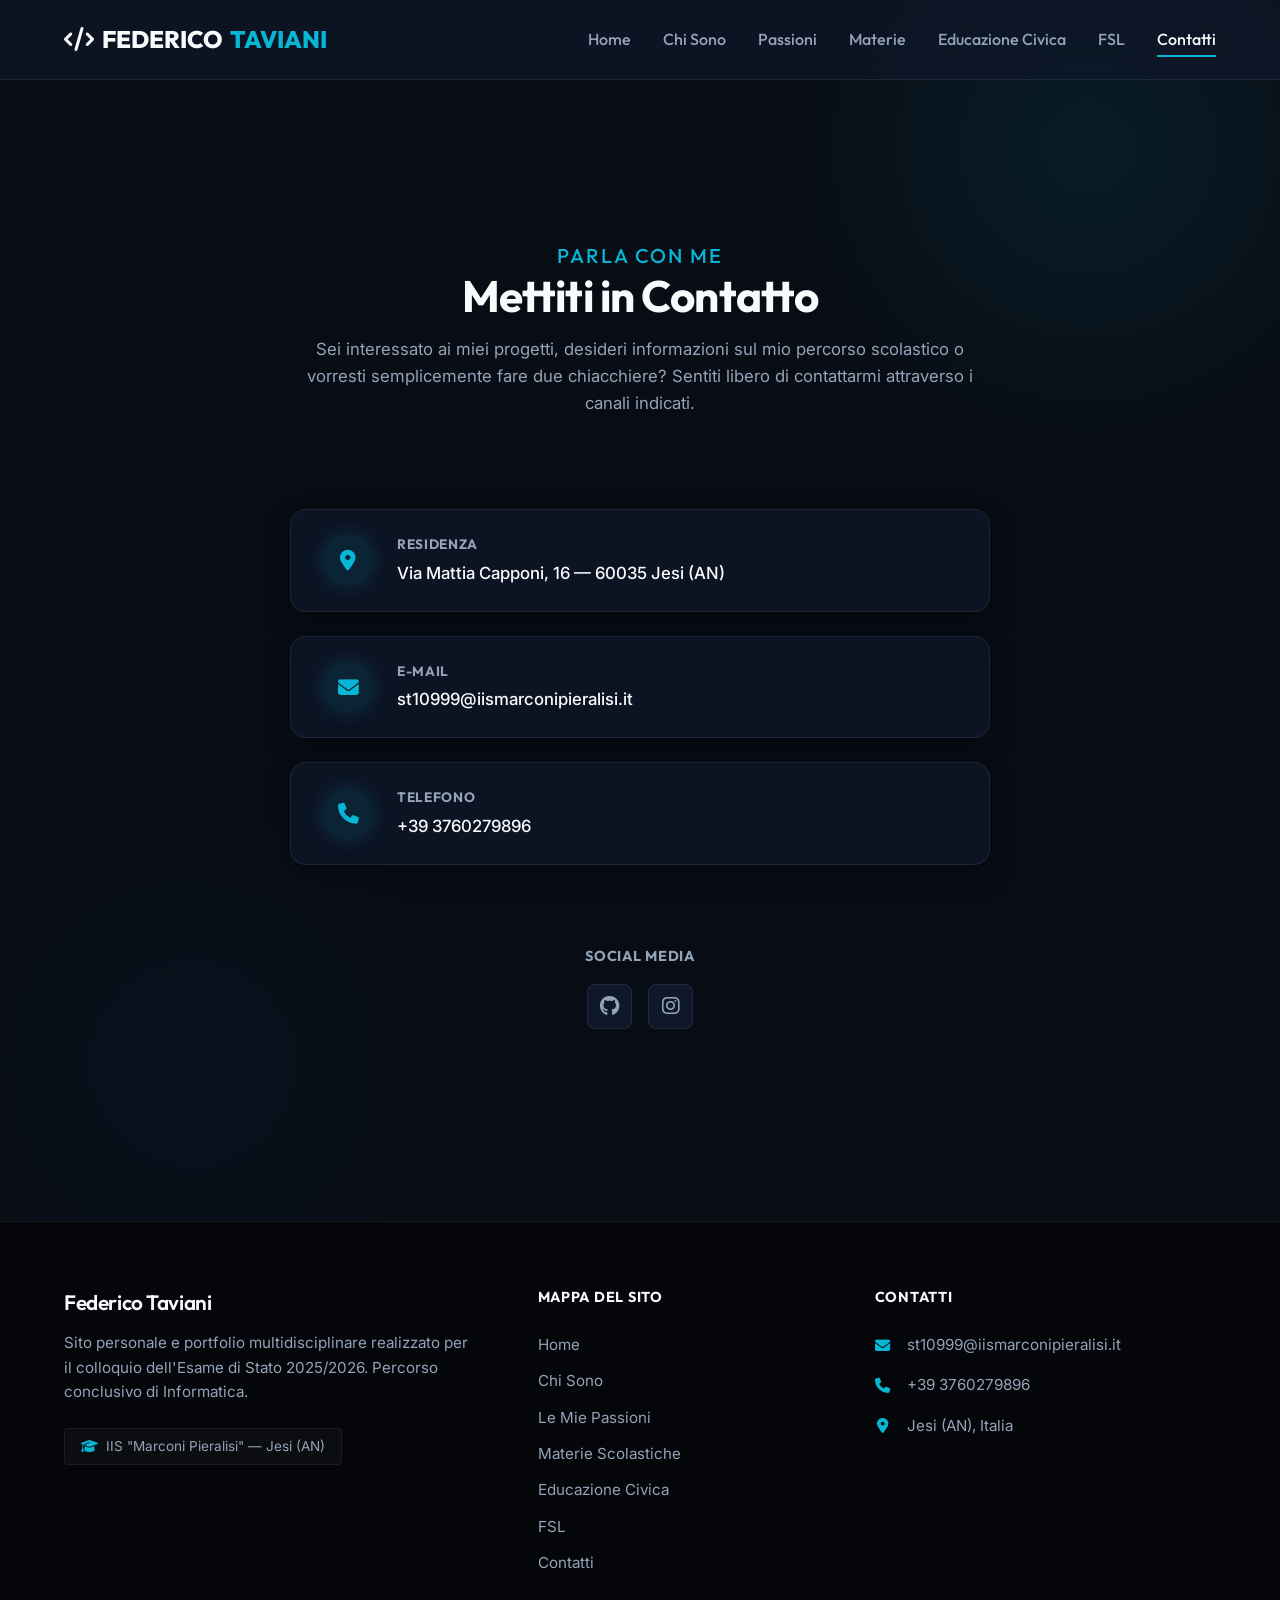
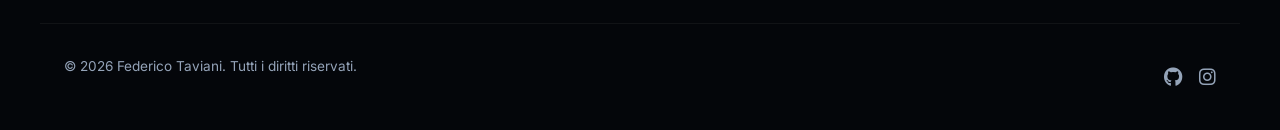
==== commit 0e387b26: "fsl" ====
--- a/contatti.html
+++ b/contatti.html
@@ -118,7 +118,7 @@
           <li><a href="index.html#passioni">Le Mie Passioni</a></li>
           <li><a href="materie.html">Materie Scolastiche</a></li>
           <li><a href="educazione-civica.html">Educazione Civica</a></li>
-          <li><a href="pcto.html">PCTO / FSL</a></li>
+          <li><a href="pcto.html">FSL</a></li>
           <li><a href="contatti.html">Contatti</a></li>
         </ul>
       </div>
